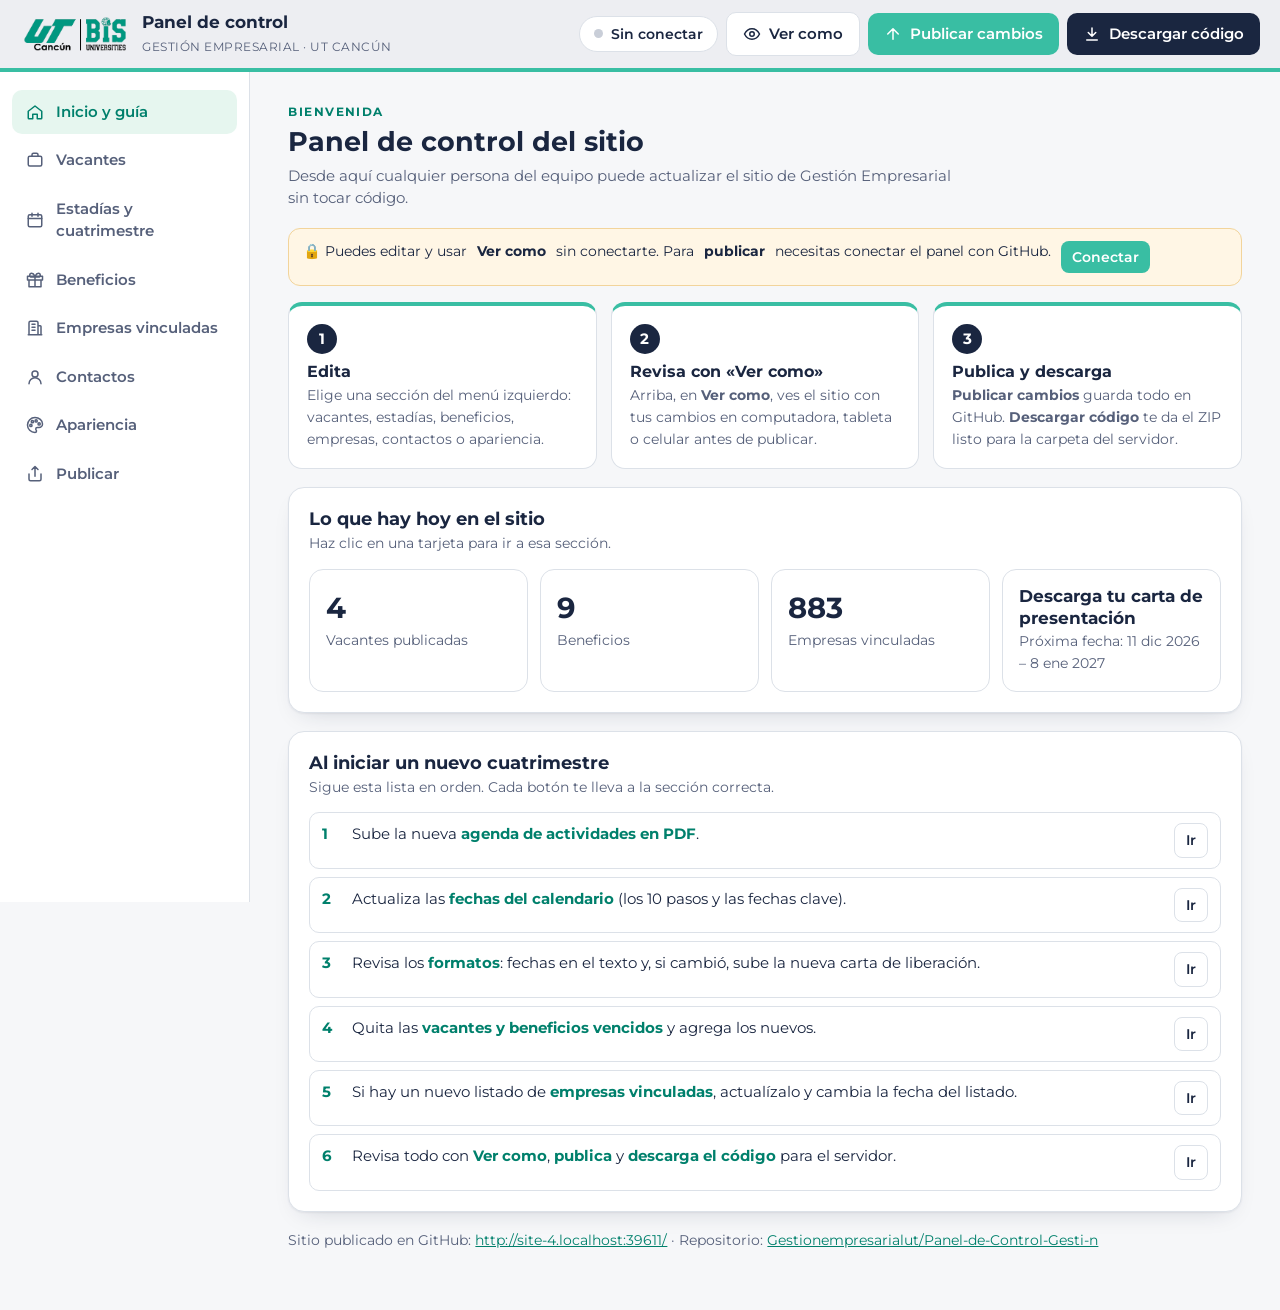
==== panel/index.html @ e02179a9 "Add files via upload" ====
<!doctype html>
<html lang="es">
<head>
<meta charset="utf-8">
<meta name="viewport" content="width=device-width, initial-scale=1">
<meta name="robots" content="noindex, nofollow">
<title>Panel de control · Gestión Empresarial</title>
<link rel="preconnect" href="https://fonts.googleapis.com">
<link rel="preconnect" href="https://fonts.gstatic.com" crossorigin>
<link rel="stylesheet" href="https://fonts.googleapis.com/css2?family=Montserrat:wght@400;500;600;700;800&display=swap">
<link rel="icon" type="image/png" href="../img/logo-ut-cancun.png">
<link rel="stylesheet" href="panel.css">
</head>
<body>

<header class="top">
  <div class="brand">
    <img src="../img/logo-ut-cancun.png" alt="UT Cancún" id="brandLogo">
    <div><b>Panel de control</b><small>Gestión Empresarial · UT Cancún</small></div>
  </div>
  <div class="top-actions">
    <button class="status" id="statusBtn" type="button"><i></i><span>Sin conectar</span></button>
    <button class="btn ghost" id="previewBtn" type="button"><svg viewBox="0 0 24 24"><path d="M2 12s3.5-7 10-7 10 7 10 7-3.5 7-10 7S2 12 2 12Z"/><circle cx="12" cy="12" r="3"/></svg>Ver como</button>
    <button class="btn green" id="publishBtn" type="button"><svg viewBox="0 0 24 24"><path d="M12 19V5M5 12l7-7 7 7"/></svg>Publicar cambios <span class="count" id="pendingCount" hidden>0</span></button>
    <button class="btn navy" id="downloadBtn" type="button"><svg viewBox="0 0 24 24"><path d="M12 4v11M7 10l5 5 5-5M5 20h14"/></svg>Descargar código</button>
  </div>
</header>

<div class="layout">
  <nav class="side" id="side" aria-label="Secciones del panel">
    <button data-go="inicio" class="on"><svg viewBox="0 0 24 24"><path d="M3 11 12 4l9 7v9a1 1 0 0 1-1 1h-5v-6H9v6H4a1 1 0 0 1-1-1z"/></svg>Inicio y guía</button>
    <button data-go="vacantes"><svg viewBox="0 0 24 24"><rect x="3" y="7" width="18" height="13" rx="2"/><path d="M8 7V5a2 2 0 0 1 2-2h4a2 2 0 0 1 2 2v2"/></svg>Vacantes</button>
    <button data-go="cuatri"><svg viewBox="0 0 24 24"><rect x="3" y="5" width="18" height="16" rx="2"/><path d="M3 10h18M8 3v4M16 3v4"/></svg>Estadías y cuatrimestre</button>
    <button data-go="beneficios"><svg viewBox="0 0 24 24"><path d="M20 12v9H4v-9M2 7h20v5H2zM12 21V7M12 7S10 3 7.5 3a2.5 2.5 0 0 0 0 5H12m0-1s2-4 4.5-4a2.5 2.5 0 0 1 0 5H12"/></svg>Beneficios</button>
    <button data-go="empresas"><svg viewBox="0 0 24 24"><path d="M4 21V5a2 2 0 0 1 2-2h8a2 2 0 0 1 2 2v16M16 9h3a1 1 0 0 1 1 1v11M3 21h18M8 7h4M8 11h4M8 15h4"/></svg>Empresas vinculadas</button>
    <button data-go="contactos"><svg viewBox="0 0 24 24"><circle cx="12" cy="8" r="4"/><path d="M4 21a8 8 0 0 1 16 0"/></svg>Contactos</button>
    <button data-go="apariencia"><svg viewBox="0 0 24 24"><circle cx="13.5" cy="6.5" r="1.5"/><circle cx="17.5" cy="10.5" r="1.5"/><circle cx="8.5" cy="7.5" r="1.5"/><circle cx="6.5" cy="12.5" r="1.5"/><path d="M12 2a10 10 0 1 0 0 20c1.1 0 2-.9 2-2 0-.5-.2-1-.5-1.3-.3-.4-.5-.8-.5-1.3 0-1.1.9-2 2-2h2.3A4.7 4.7 0 0 0 22 10.7C22 5.9 17.5 2 12 2Z"/></svg>Apariencia</button>
    <button data-go="publicar"><svg viewBox="0 0 24 24"><path d="M4 12v7a2 2 0 0 0 2 2h12a2 2 0 0 0 2-2v-7M16 6l-4-4-4 4M12 2v13"/></svg>Publicar</button>
  </nav>

  <main id="main">
    <div class="loading" id="loading"><span class="spin"></span>Cargando la información del sitio…</div>
    <section class="view" data-view="inicio" hidden></section>
    <section class="view" data-view="vacantes" hidden></section>
    <section class="view" data-view="cuatri" hidden></section>
    <section class="view" data-view="beneficios" hidden></section>
    <section class="view" data-view="empresas" hidden></section>
    <section class="view" data-view="contactos" hidden></section>
    <section class="view" data-view="apariencia" hidden></section>
    <section class="view" data-view="publicar" hidden></section>
  </main>
</div>

<!-- Formulario genérico -->
<dialog class="modal" id="formDlg">
  <form method="dialog" id="formEl">
    <header><h2 id="formTitle">Editar</h2><button class="x" type="button" data-close aria-label="Cerrar">×</button></header>
    <div class="modal-body" id="formBody"></div>
    <footer><button class="btn ghost" type="button" data-close>Cancelar</button><button class="btn green" type="submit" id="formOk">Guardar</button></footer>
  </form>
</dialog>

<!-- Conexión con GitHub -->
<dialog class="modal" id="connectDlg">
  <form method="dialog" id="connectForm">
    <header><h2>Conectar con GitHub</h2><button class="x" type="button" data-close aria-label="Cerrar">×</button></header>
    <div class="modal-body">
      <p>Para <b>publicar cambios</b> el panel necesita una <b>llave de acceso (token)</b> de GitHub. Solo se pide una vez por computadora.</p>
      <details class="howto" open>
        <summary>¿Cómo obtengo la llave? (5 minutos)</summary>
        <ol>
          <li>Entra a <a href="https://github.com/settings/personal-access-tokens/new" target="_blank" rel="noopener">github.com/settings/personal-access-tokens/new</a> con la cuenta <b id="ownerName"></b>.</li>
          <li>En <b>Token name</b> escribe algo como <i>Panel Gestión Empresarial</i> y elige una fecha de vencimiento (por ejemplo, 1 año).</li>
          <li>En <b>Repository access</b> elige <b>Only select repositories</b> y selecciona <b id="repoName"></b>.</li>
          <li>En <b>Permissions → Repository permissions</b>, busca <b>Contents</b> y cámbialo a <b>Read and write</b>.</li>
          <li>Baja hasta el final, haz clic en <b>Generate token</b> y copia la llave (empieza con <code>github_pat_</code>).</li>
          <li>Pégala aquí abajo. ⚠️ No la compartas por correo ni redes: quien la tenga puede modificar el sitio.</li>
        </ol>
      </details>
      <label class="field"><span>Llave de acceso (token)</span><input type="password" id="tokenInput" autocomplete="off" placeholder="github_pat_…" required></label>
      <label class="check-line"><input type="checkbox" id="tokenRemember" checked> Recordar en esta computadora (no lo marques en equipos compartidos)</label>
      <p class="msg" id="connectMsg"></p>
    </div>
    <footer><button class="btn ghost" type="button" id="disconnectBtn" hidden>Desconectar</button><span style="flex:1"></span><button class="btn ghost" type="button" data-close>Cancelar</button><button class="btn green" type="submit">Conectar</button></footer>
  </form>
</dialog>

<!-- Confirmación -->
<dialog class="modal small" id="confirmDlg">
  <form method="dialog">
    <header><h2 id="confirmTitle">¿Seguro?</h2></header>
    <div class="modal-body"><p id="confirmText"></p></div>
    <footer><button class="btn ghost" value="no">Cancelar</button><button class="btn danger" value="yes" id="confirmOk">Sí, continuar</button></footer>
  </form>
</dialog>

<!-- Ver como -->
<div class="preview" id="preview" hidden>
  <div class="preview-bar">
    <b>Ver como</b>
    <span class="hint">Así se verá el sitio con tus cambios. Todavía no se publica nada.</span>
    <span style="flex:1"></span>
    <label class="sel">Sección
      <select id="pvSection">
        <option value="inicio">Inicio</option><option value="estadias">Estadías</option><option value="bolsa">Bolsa de trabajo</option>
        <option value="egresados">Egresados</option><option value="empresas">Empresas vinculadas</option><option value="contacto">Contáctanos</option>
      </select>
    </label>
    <div class="seg" id="pvDevice" role="group" aria-label="Tamaño de pantalla">
      <button type="button" data-w="100%" class="on">Computadora</button><button type="button" data-w="820px">Tableta</button><button type="button" data-w="390px">Celular</button>
    </div>
    <button class="btn ghost" type="button" id="pvReload">Actualizar</button>
    <button class="btn navy" type="button" id="pvClose">Cerrar</button>
  </div>
  <div class="preview-stage"><iframe id="pvFrame" title="Vista previa del sitio"></iframe></div>
</div>

<div class="toast" id="toast" role="status" aria-live="polite"></div>
<div class="busy" id="busy" hidden><div><span class="spin"></span><p id="busyTxt">Trabajando…</p></div></div>

<script src="config.js"></script>
<script src="zip.js"></script>
<script src="panel.js"></script>
</body>
</html>
---- panel/panel.css ----
:root{
  --paper:#FFFFFF; --band:#EDEEF2; --mist:#E6F6EF; --line:#DCE1E8;
  --ink:#1A2640; --muted:#56607A; --green:#39BEA3; --green-ink:#00806C; --navy:#1A2640; --navy-2:#24334F;
  --danger:#C2412D; --warn:#B7791F; --warn-bg:#FFF6E5;
  --f:"Montserrat",system-ui,-apple-system,"Segoe UI",sans-serif;
  --r:12px; --ease:cubic-bezier(.22,.8,.24,1);
  --shadow:0 1px 2px rgba(26,38,64,.06),0 10px 26px -14px rgba(26,38,64,.22);
}
*{box-sizing:border-box}
[hidden]{display:none!important}
html,body{margin:0}
body{font-family:var(--f);color:var(--ink);background:#F6F7F9;font-size:15px;line-height:1.5}
h1,h2,h3{margin:0;line-height:1.2}
p{margin:0}
a{color:var(--green-ink)}
svg{width:18px;height:18px;fill:none;stroke:currentColor;stroke-width:2;stroke-linecap:round;stroke-linejoin:round;flex:none}
button,input,select,textarea{font:inherit;color:inherit}
code{background:var(--band);padding:1px 6px;border-radius:6px;font-size:.88em}

/* Barra superior */
.top{position:sticky;top:0;z-index:20;display:flex;align-items:center;gap:16px;justify-content:space-between;flex-wrap:wrap;padding:10px 20px;background:var(--band);border-bottom:4px solid var(--green)}
.brand{display:flex;align-items:center;gap:12px}
.brand img{height:40px}
.brand b{display:block;font-size:1.05rem}
.brand small{color:var(--muted);font-size:.78rem;letter-spacing:.04em;text-transform:uppercase}
.top-actions{display:flex;gap:8px;flex-wrap:wrap;align-items:center}
.btn{display:inline-flex;align-items:center;gap:8px;border:0;border-radius:10px;padding:10px 16px;font-weight:600;cursor:pointer;transition:transform .2s var(--ease),background .2s,box-shadow .2s;text-decoration:none;white-space:nowrap}
.btn:hover{transform:translateY(-1px)}
.btn:disabled{opacity:.5;cursor:not-allowed;transform:none}
.btn.green{background:var(--green);color:#fff}
.btn.green:hover{background:var(--green-ink)}
.btn.navy{background:var(--navy);color:#fff}
.btn.navy:hover{background:var(--navy-2)}
.btn.ghost{background:#fff;border:1px solid var(--line)}
.btn.ghost:hover{border-color:var(--green)}
.btn.danger{background:var(--danger);color:#fff}
.btn.sm{padding:6px 11px;font-size:.85rem;border-radius:8px}
.btn .count{background:#fff;color:var(--green-ink);border-radius:999px;padding:0 8px;font-size:.8rem;font-weight:700}
.status{display:inline-flex;align-items:center;gap:8px;background:#fff;border:1px solid var(--line);border-radius:999px;padding:7px 14px;font-weight:600;font-size:.85rem;cursor:pointer}
.status i{width:9px;height:9px;border-radius:50%;background:#C9CED8}
.status.on i{background:var(--green);box-shadow:0 0 0 4px rgba(57,190,163,.2)}

/* Distribución */
.layout{display:grid;grid-template-columns:250px 1fr;min-height:calc(100vh - 70px)}
.side{background:#fff;border-right:1px solid var(--line);padding:18px 12px;display:flex;flex-direction:column;gap:4px;position:sticky;top:70px;align-self:start;height:calc(100vh - 70px);overflow:auto}
.side button{display:flex;align-items:center;gap:12px;border:0;background:none;text-align:left;padding:11px 14px;border-radius:10px;font-weight:600;color:var(--muted);cursor:pointer;transition:background .2s,color .2s}
.side button:hover{background:var(--band);color:var(--ink)}
.side button.on{background:var(--mist);color:var(--green-ink)}
.side button .dot{margin-left:auto;width:8px;height:8px;border-radius:50%;background:var(--warn)}
main{padding:28px clamp(16px,3vw,40px) 60px;max-width:1180px;width:100%}
.view{animation:fadeIn .35s var(--ease)}
@keyframes fadeIn{from{opacity:0;transform:translateY(6px)}to{opacity:1;transform:none}}
.loading{display:flex;align-items:center;gap:12px;color:var(--muted);padding:40px 0}
.spin{width:22px;height:22px;border-radius:50%;border:3px solid var(--line);border-top-color:var(--green);animation:spin .8s linear infinite;display:inline-block}
@keyframes spin{to{transform:rotate(360deg)}}

.head{display:flex;justify-content:space-between;align-items:flex-end;gap:16px;flex-wrap:wrap;margin-bottom:18px}
.eyebrow{font-size:.75rem;font-weight:700;letter-spacing:.12em;text-transform:uppercase;color:var(--green-ink)}
.head h1{font-size:1.7rem;margin-top:4px}
.head p{color:var(--muted);margin-top:6px;max-width:680px}
.block{background:#fff;border:1px solid var(--line);border-radius:16px;padding:20px;margin-bottom:18px;box-shadow:var(--shadow)}
.block>h2{font-size:1.1rem;margin-bottom:4px}
.block>.sub{color:var(--muted);font-size:.9rem;margin-bottom:14px}
.row{display:flex;gap:10px;align-items:center;flex-wrap:wrap}
.muted{color:var(--muted)}
.small{font-size:.85rem}

/* Instrucciones */
.howto{background:var(--mist);border:1px solid #BFE8DA;border-radius:12px;padding:12px 16px;margin-bottom:18px}
.howto summary{cursor:pointer;font-weight:700;color:var(--green-ink);list-style:none;display:flex;align-items:center;gap:8px}
.howto summary::before{content:"?";display:inline-grid;place-items:center;width:22px;height:22px;border-radius:50%;background:var(--green);color:#fff;font-size:.8rem}
.howto summary::-webkit-details-marker{display:none}
.howto ol,.howto ul{margin:10px 0 2px;padding-left:22px}
.howto li{margin:4px 0}

/* Inicio */
.steps3{display:grid;grid-template-columns:repeat(3,1fr);gap:14px}
.steps3 .st{background:#fff;border:1px solid var(--line);border-radius:14px;padding:18px;border-top:4px solid var(--green)}
.steps3 .st>b{display:inline-grid;place-items:center;width:30px;height:30px;border-radius:50%;background:var(--navy);color:#fff;margin-bottom:8px}
.steps3 .st h3{font-size:1rem;margin-bottom:4px}
.steps3 .st p{color:var(--muted);font-size:.9rem}
.stats{display:grid;grid-template-columns:repeat(4,1fr);gap:12px}
.stat{background:#fff;border:1px solid var(--line);border-radius:14px;padding:16px;cursor:pointer;transition:border-color .2s,transform .2s}
.stat:hover{border-color:var(--green);transform:translateY(-2px)}
.stat b{font-size:1.8rem;display:block;color:var(--navy)}
.stat span{color:var(--muted);font-size:.85rem}
.todo{list-style:none;margin:0;padding:0;display:grid;gap:8px}
.todo li{display:flex;gap:10px;align-items:flex-start;padding:10px 12px;border:1px solid var(--line);border-radius:10px}
.todo li b{color:var(--green-ink);min-width:20px}
.todo button{margin-left:auto}

/* Listas de tarjetas */
.cards{display:grid;grid-template-columns:repeat(auto-fill,minmax(250px,1fr));gap:14px}
.card{background:#fff;border:1px solid var(--line);border-radius:14px;overflow:hidden;display:flex;flex-direction:column;border-top:4px solid var(--green);transition:box-shadow .2s}
.card:hover{box-shadow:var(--shadow)}
.card .thumb{aspect-ratio:4/3;background:var(--band);display:grid;place-items:center;overflow:hidden}
.card .thumb img{width:100%;height:100%;object-fit:contain}
.card .thumb .none{color:var(--muted);font-size:.85rem}
.card .info{padding:12px 14px;display:grid;gap:3px;flex:1}
.card .info h3{font-size:.98rem}
.card .info p{font-size:.85rem;color:var(--muted)}
.card .acts{display:flex;gap:6px;padding:0 14px 14px;flex-wrap:wrap}
.tag{display:inline-block;font-size:.7rem;font-weight:700;letter-spacing:.04em;text-transform:uppercase;color:var(--green-ink);background:var(--mist);padding:2px 9px;border-radius:999px;justify-self:start}
.tag.new{color:#fff;background:var(--warn)}
.empty{padding:30px;text-align:center;color:var(--muted);border:2px dashed var(--line);border-radius:14px}

/* Tablas editables */
.tbl{width:100%;border-collapse:collapse;font-size:.9rem}
.tbl th{text-align:left;font-size:.75rem;text-transform:uppercase;letter-spacing:.06em;color:var(--muted);padding:8px;border-bottom:2px solid var(--line)}
.tbl td{padding:8px;border-bottom:1px solid var(--line);vertical-align:top}
.tbl tr:hover td{background:#FAFBFC}
.tbl .acts{white-space:nowrap;text-align:right}
.scroll{overflow-x:auto}

/* Campos */
.field{display:grid;gap:5px;margin-bottom:14px}
.field>span{font-weight:600;font-size:.88rem}
.field>span .req{color:var(--danger)}
.field small{color:var(--muted);font-size:.8rem}
.field input[type=text],.field input[type=email],.field input[type=tel],.field input[type=date],.field input[type=url],.field input[type=password],.field select,.field textarea,input.inp,select.inp{width:100%;border:1px solid var(--line);border-radius:10px;padding:10px 12px;background:#fff;transition:border-color .2s,box-shadow .2s}
.field textarea{min-height:90px;resize:vertical}
.field input:focus,.field select:focus,.field textarea:focus,input.inp:focus,select.inp:focus{outline:0;border-color:var(--green);box-shadow:0 0 0 3px rgba(57,190,163,.18)}
.grid2{display:grid;grid-template-columns:1fr 1fr;gap:0 14px}
.chips{display:flex;flex-wrap:wrap;gap:8px}
.chips label{display:inline-flex;align-items:center;gap:6px;border:1px solid var(--line);border-radius:999px;padding:6px 12px;cursor:pointer;font-size:.88rem}
.chips label:has(input:checked){background:var(--mist);border-color:var(--green);color:var(--green-ink);font-weight:600}
.chips input{accent-color:var(--green)}
.check-line{display:flex;gap:8px;align-items:center;font-size:.88rem;margin:6px 0}
.check-line input{accent-color:var(--green)}
.drop{border:2px dashed var(--line);border-radius:12px;padding:16px;display:flex;gap:14px;align-items:center;cursor:pointer;transition:border-color .2s,background .2s;background:#FAFBFC}
.drop:hover,.drop.over{border-color:var(--green);background:var(--mist)}
.drop img{width:90px;height:90px;object-fit:contain;background:#fff;border-radius:8px;border:1px solid var(--line)}
.drop .ph{width:90px;height:90px;border-radius:8px;display:grid;place-items:center;background:#fff;border:1px solid var(--line);color:var(--muted)}
.drop .ph svg{width:28px;height:28px}
.drop p{font-size:.88rem}
.drop p b{color:var(--green-ink)}
.msg{font-size:.88rem;margin-top:6px}
.msg.err{color:var(--danger)}
.msg.ok{color:var(--green-ink)}
.notice{display:flex;gap:10px;align-items:flex-start;background:var(--warn-bg);border:1px solid #F2D49B;border-radius:12px;padding:12px 14px;font-size:.9rem;margin-bottom:16px}
.notice.ok{background:var(--mist);border-color:#BFE8DA}
.search{position:relative;flex:1;min-width:220px}
.search input{padding-left:38px!important}
.search svg{position:absolute;left:12px;top:50%;transform:translateY(-50%);color:var(--muted)}

/* Pasos del calendario */
.steprow{display:grid;grid-template-columns:44px 1fr;gap:12px;padding:14px 0;border-bottom:1px solid var(--line)}
.steprow:last-child{border-bottom:0}
.steprow .num{width:36px;height:36px;border-radius:50%;background:var(--navy);color:#fff;display:grid;place-items:center;font-weight:700}
.steprow .num.m{background:var(--green);font-size:.7rem}
.steprow .fields{display:grid;grid-template-columns:2fr 1fr 1fr 1.6fr;gap:8px 10px;align-items:end}
.steprow .fields .wide{grid-column:1/-1}
.steprow label{display:grid;gap:3px;font-size:.75rem;font-weight:600;color:var(--muted)}
.steprow .wrow{display:flex;gap:6px}
.steprow .wrow input{flex:1}

/* Apariencia */
.colors{display:grid;grid-template-columns:repeat(auto-fill,minmax(250px,1fr));gap:12px}
.color{display:flex;gap:12px;align-items:center;border:1px solid var(--line);border-radius:12px;padding:10px 12px}
.color input[type=color]{width:46px;height:46px;border:0;border-radius:10px;padding:0;background:none;cursor:pointer}
.color b{display:block;font-size:.9rem}
.color small{color:var(--muted);font-size:.78rem;display:block;line-height:1.3}
.color code{font-size:.75rem}
.mock{border:1px solid var(--line);border-radius:14px;overflow:hidden;margin-top:6px}
.mock .m-top{display:flex;align-items:center;gap:10px;padding:10px 14px}
.mock .m-top img{height:28px}
.mock .m-nav{display:flex;gap:16px;padding:9px 14px;font-weight:700;font-size:.75rem;color:#fff;letter-spacing:.04em}
.mock .m-nav span.on{padding:0 8px}
.mock .m-body{padding:18px 14px}
.mock .m-body h3{font-size:1.4rem;font-weight:800}
.mock .m-btn{display:inline-block;margin-top:10px;padding:8px 14px;border-radius:10px;color:#fff;font-weight:600;font-size:.85rem}
.fontpick{display:grid;grid-template-columns:repeat(auto-fill,minmax(160px,1fr));gap:10px}
.fontpick label{border:1px solid var(--line);border-radius:12px;padding:12px;cursor:pointer;display:grid;gap:2px}
.fontpick label:has(input:checked){border-color:var(--green);background:var(--mist)}
.fontpick input{display:none}
.fontpick b{font-size:1.15rem}
.fontpick small{color:var(--muted)}

/* Publicar */
.changes{list-style:none;padding:0;margin:0;display:grid;gap:6px}
.changes li{display:flex;gap:10px;align-items:center;padding:9px 12px;border:1px solid var(--line);border-radius:10px;font-size:.9rem}
.changes li::before{content:"";width:8px;height:8px;border-radius:50%;background:var(--warn);flex:none}

/* Modales */
.modal{border:0;border-radius:18px;padding:0;width:min(680px,94vw);max-height:90vh;box-shadow:0 30px 80px -20px rgba(26,38,64,.45);color:var(--ink)}
.modal.small{width:min(440px,94vw)}
.modal::backdrop{background:rgba(26,38,64,.45);backdrop-filter:blur(2px)}
.modal form{display:flex;flex-direction:column;max-height:90vh}
.modal header{display:flex;justify-content:space-between;align-items:center;padding:16px 20px;border-bottom:1px solid var(--line)}
.modal header h2{font-size:1.15rem}
.modal .x{border:0;background:var(--band);width:34px;height:34px;border-radius:50%;font-size:1.3rem;cursor:pointer}
.modal-body{padding:18px 20px;overflow:auto}
.modal footer{display:flex;gap:8px;justify-content:flex-end;padding:14px 20px;border-top:1px solid var(--line);background:#FAFBFC}

/* Ver como */
.preview{position:fixed;inset:0;z-index:50;background:#2A3550;display:flex;flex-direction:column;animation:fadeIn .25s var(--ease)}
.preview-bar{display:flex;align-items:center;gap:12px;flex-wrap:wrap;padding:10px 16px;background:var(--navy);color:#fff}
.preview-bar .hint{font-size:.82rem;opacity:.75}
.preview-bar .sel{display:flex;align-items:center;gap:6px;font-size:.85rem}
.preview-bar select{border-radius:8px;border:0;padding:6px 8px}
.seg{display:inline-flex;background:rgba(255,255,255,.12);border-radius:10px;padding:3px}
.seg button{border:0;background:none;color:#fff;padding:6px 12px;border-radius:8px;font-weight:600;font-size:.85rem;cursor:pointer}
.seg button.on{background:#fff;color:var(--navy)}
.preview-stage{flex:1;display:flex;justify-content:center;padding:16px;overflow:auto}
.preview-stage iframe{width:100%;height:100%;border:0;border-radius:12px;background:#fff;transition:width .35s var(--ease);box-shadow:0 20px 60px -20px rgba(0,0,0,.5)}

.toast{position:fixed;left:50%;bottom:24px;transform:translate(-50%,30px);opacity:0;background:var(--navy);color:#fff;padding:12px 18px;border-radius:12px;font-weight:600;font-size:.9rem;transition:all .3s var(--ease);z-index:80;max-width:90vw}
.toast.show{opacity:1;transform:translate(-50%,0)}
.busy{position:fixed;inset:0;z-index:90;background:rgba(255,255,255,.75);display:grid;place-items:center;backdrop-filter:blur(2px)}
.busy>div{background:#fff;border:1px solid var(--line);border-radius:16px;padding:24px 28px;text-align:center;box-shadow:var(--shadow);display:grid;gap:12px;justify-items:center;max-width:360px}

@media (max-width:900px){
  .layout{grid-template-columns:1fr}
  .side{position:sticky;top:0;height:auto;flex-direction:row;overflow-x:auto;border-right:0;border-bottom:1px solid var(--line);padding:8px;z-index:10}
  .side button{white-space:nowrap;padding:8px 12px}
  .top{position:relative}
  .steps3,.stats{grid-template-columns:1fr 1fr}
  .steprow .fields{grid-template-columns:1fr 1fr}
  .grid2{grid-template-columns:1fr}
}
@media (max-width:560px){.steps3,.stats{grid-template-columns:1fr}.top-actions .btn{padding:8px 12px;font-size:.85rem}}
@media (prefers-reduced-motion:reduce){*{animation:none!important;transition:none!important}}
.preview-bar .btn.ghost{color:var(--ink)}
.preview-bar select{color:var(--ink);background:#fff}
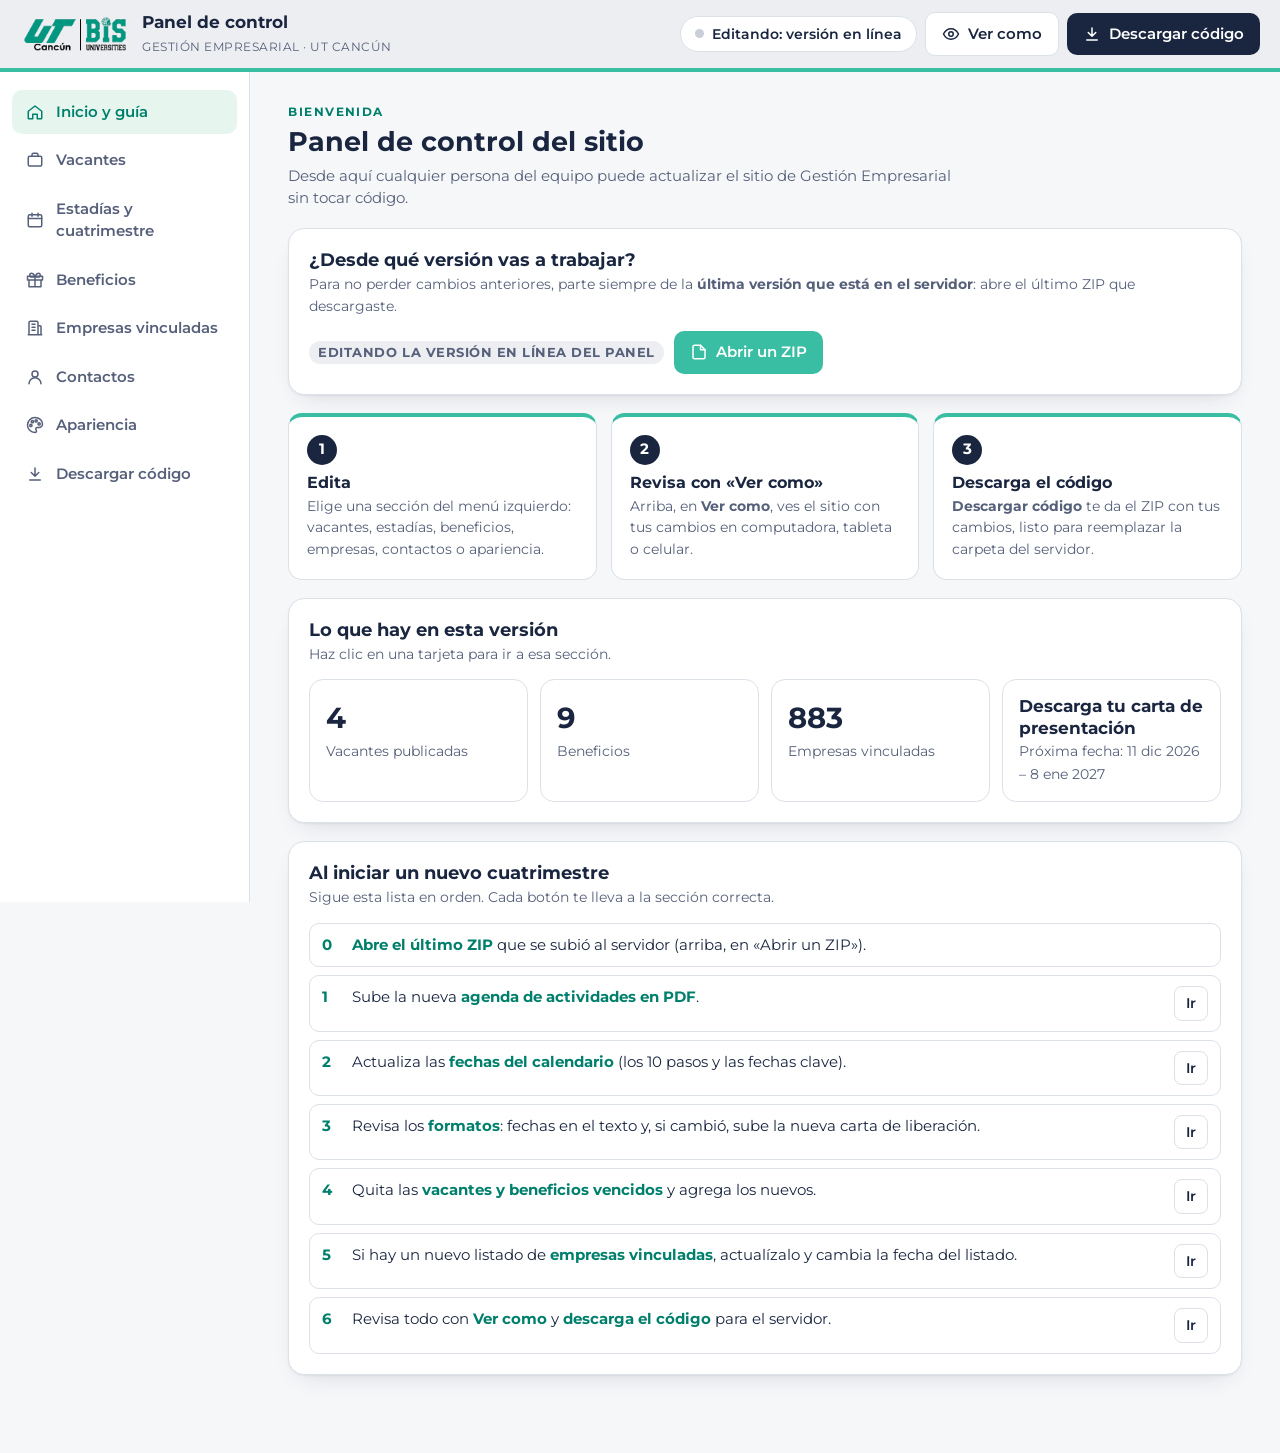
==== commit 37fdefb0: "Add files via upload" ====
--- a/panel/index.html
+++ b/panel/index.html
@@ -19,10 +19,9 @@
     <div><b>Panel de control</b><small>Gestión Empresarial · UT Cancún</small></div>
   </div>
   <div class="top-actions">
-    <button class="status" id="statusBtn" type="button"><i></i><span>Sin conectar</span></button>
+    <button class="status" id="statusBtn" type="button"><i></i><span>Cargando…</span></button>
     <button class="btn ghost" id="previewBtn" type="button"><svg viewBox="0 0 24 24"><path d="M2 12s3.5-7 10-7 10 7 10 7-3.5 7-10 7S2 12 2 12Z"/><circle cx="12" cy="12" r="3"/></svg>Ver como</button>
-    <button class="btn green" id="publishBtn" type="button"><svg viewBox="0 0 24 24"><path d="M12 19V5M5 12l7-7 7 7"/></svg>Publicar cambios <span class="count" id="pendingCount" hidden>0</span></button>
-    <button class="btn navy" id="downloadBtn" type="button"><svg viewBox="0 0 24 24"><path d="M12 4v11M7 10l5 5 5-5M5 20h14"/></svg>Descargar código</button>
+    <button class="btn navy" id="downloadBtn" type="button"><svg viewBox="0 0 24 24"><path d="M12 4v11M7 10l5 5 5-5M5 20h14"/></svg>Descargar código <span class="count" id="pendingCount" hidden>0</span></button>
   </div>
 </header>
 
@@ -35,7 +34,7 @@
     <button data-go="empresas"><svg viewBox="0 0 24 24"><path d="M4 21V5a2 2 0 0 1 2-2h8a2 2 0 0 1 2 2v16M16 9h3a1 1 0 0 1 1 1v11M3 21h18M8 7h4M8 11h4M8 15h4"/></svg>Empresas vinculadas</button>
     <button data-go="contactos"><svg viewBox="0 0 24 24"><circle cx="12" cy="8" r="4"/><path d="M4 21a8 8 0 0 1 16 0"/></svg>Contactos</button>
     <button data-go="apariencia"><svg viewBox="0 0 24 24"><circle cx="13.5" cy="6.5" r="1.5"/><circle cx="17.5" cy="10.5" r="1.5"/><circle cx="8.5" cy="7.5" r="1.5"/><circle cx="6.5" cy="12.5" r="1.5"/><path d="M12 2a10 10 0 1 0 0 20c1.1 0 2-.9 2-2 0-.5-.2-1-.5-1.3-.3-.4-.5-.8-.5-1.3 0-1.1.9-2 2-2h2.3A4.7 4.7 0 0 0 22 10.7C22 5.9 17.5 2 12 2Z"/></svg>Apariencia</button>
-    <button data-go="publicar"><svg viewBox="0 0 24 24"><path d="M4 12v7a2 2 0 0 0 2 2h12a2 2 0 0 0 2-2v-7M16 6l-4-4-4 4M12 2v13"/></svg>Publicar</button>
+    <button data-go="publicar"><svg viewBox="0 0 24 24"><path d="M12 4v11M7 10l5 5 5-5M5 20h14"/></svg>Descargar código</button>
   </nav>
 
   <main id="main">
@@ -60,31 +59,6 @@
   </form>
 </dialog>
 
-<!-- Conexión con GitHub -->
-<dialog class="modal" id="connectDlg">
-  <form method="dialog" id="connectForm">
-    <header><h2>Conectar con GitHub</h2><button class="x" type="button" data-close aria-label="Cerrar">×</button></header>
-    <div class="modal-body">
-      <p>Para <b>publicar cambios</b> el panel necesita una <b>llave de acceso (token)</b> de GitHub. Solo se pide una vez por computadora.</p>
-      <details class="howto" open>
-        <summary>¿Cómo obtengo la llave? (5 minutos)</summary>
-        <ol>
-          <li>Entra a <a href="https://github.com/settings/personal-access-tokens/new" target="_blank" rel="noopener">github.com/settings/personal-access-tokens/new</a> con la cuenta <b id="ownerName"></b>.</li>
-          <li>En <b>Token name</b> escribe algo como <i>Panel Gestión Empresarial</i> y elige una fecha de vencimiento (por ejemplo, 1 año).</li>
-          <li>En <b>Repository access</b> elige <b>Only select repositories</b> y selecciona <b id="repoName"></b>.</li>
-          <li>En <b>Permissions → Repository permissions</b>, busca <b>Contents</b> y cámbialo a <b>Read and write</b>.</li>
-          <li>Baja hasta el final, haz clic en <b>Generate token</b> y copia la llave (empieza con <code>github_pat_</code>).</li>
-          <li>Pégala aquí abajo. ⚠️ No la compartas por correo ni redes: quien la tenga puede modificar el sitio.</li>
-        </ol>
-      </details>
-      <label class="field"><span>Llave de acceso (token)</span><input type="password" id="tokenInput" autocomplete="off" placeholder="github_pat_…" required></label>
-      <label class="check-line"><input type="checkbox" id="tokenRemember" checked> Recordar en esta computadora (no lo marques en equipos compartidos)</label>
-      <p class="msg" id="connectMsg"></p>
-    </div>
-    <footer><button class="btn ghost" type="button" id="disconnectBtn" hidden>Desconectar</button><span style="flex:1"></span><button class="btn ghost" type="button" data-close>Cancelar</button><button class="btn green" type="submit">Conectar</button></footer>
-  </form>
-</dialog>
-
 <!-- Confirmación -->
 <dialog class="modal small" id="confirmDlg">
   <form method="dialog">
@@ -98,7 +72,7 @@
 <div class="preview" id="preview" hidden>
   <div class="preview-bar">
     <b>Ver como</b>
-    <span class="hint">Así se verá el sitio con tus cambios. Todavía no se publica nada.</span>
+    <span class="hint">Así se verá el sitio con tus cambios. Nada cambia en el servidor hasta que subas el ZIP.</span>
     <span style="flex:1"></span>
     <label class="sel">Sección
       <select id="pvSection">
--- a/panel/panel.css
+++ b/panel/panel.css
@@ -222,3 +222,4 @@
 @media (prefers-reduced-motion:reduce){*{animation:none!important;transition:none!important}}
 .preview-bar .btn.ghost{color:var(--ink)}
 .preview-bar select{color:var(--ink);background:#fff}
+@media (max-width:1400px){.preview-bar .hint{display:none}}
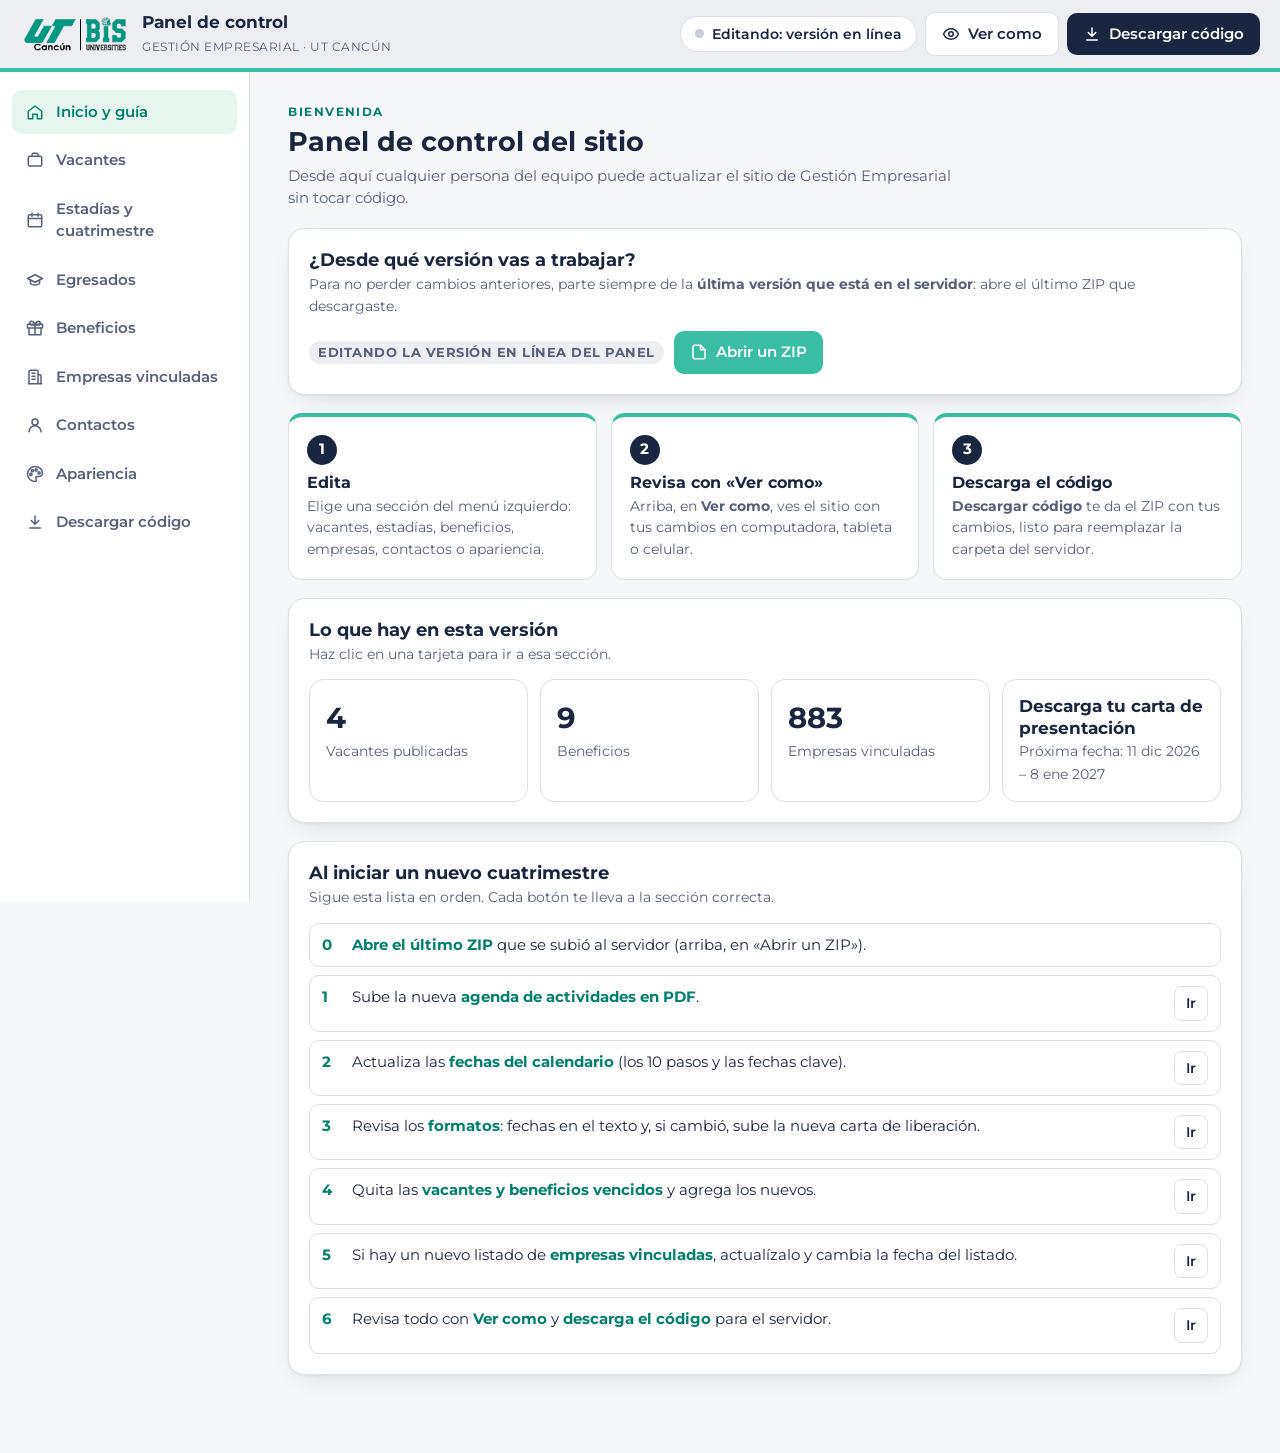
==== commit d92f7560: "Add files via upload" ====
--- a/panel/index.html
+++ b/panel/index.html
@@ -30,6 +30,7 @@
     <button data-go="inicio" class="on"><svg viewBox="0 0 24 24"><path d="M3 11 12 4l9 7v9a1 1 0 0 1-1 1h-5v-6H9v6H4a1 1 0 0 1-1-1z"/></svg>Inicio y guía</button>
     <button data-go="vacantes"><svg viewBox="0 0 24 24"><rect x="3" y="7" width="18" height="13" rx="2"/><path d="M8 7V5a2 2 0 0 1 2-2h4a2 2 0 0 1 2 2v2"/></svg>Vacantes</button>
     <button data-go="cuatri"><svg viewBox="0 0 24 24"><rect x="3" y="5" width="18" height="16" rx="2"/><path d="M3 10h18M8 3v4M16 3v4"/></svg>Estadías y cuatrimestre</button>
+    <button data-go="egresados"><svg viewBox="0 0 24 24"><path d="M22 10 12 5 2 10l10 5 10-5Z"/><path d="M6 12v5c3 2 9 2 12 0v-5"/></svg>Egresados</button>
     <button data-go="beneficios"><svg viewBox="0 0 24 24"><path d="M20 12v9H4v-9M2 7h20v5H2zM12 21V7M12 7S10 3 7.5 3a2.5 2.5 0 0 0 0 5H12m0-1s2-4 4.5-4a2.5 2.5 0 0 1 0 5H12"/></svg>Beneficios</button>
     <button data-go="empresas"><svg viewBox="0 0 24 24"><path d="M4 21V5a2 2 0 0 1 2-2h8a2 2 0 0 1 2 2v16M16 9h3a1 1 0 0 1 1 1v11M3 21h18M8 7h4M8 11h4M8 15h4"/></svg>Empresas vinculadas</button>
     <button data-go="contactos"><svg viewBox="0 0 24 24"><circle cx="12" cy="8" r="4"/><path d="M4 21a8 8 0 0 1 16 0"/></svg>Contactos</button>
@@ -42,6 +43,7 @@
     <section class="view" data-view="inicio" hidden></section>
     <section class="view" data-view="vacantes" hidden></section>
     <section class="view" data-view="cuatri" hidden></section>
+    <section class="view" data-view="egresados" hidden></section>
     <section class="view" data-view="beneficios" hidden></section>
     <section class="view" data-view="empresas" hidden></section>
     <section class="view" data-view="contactos" hidden></section>
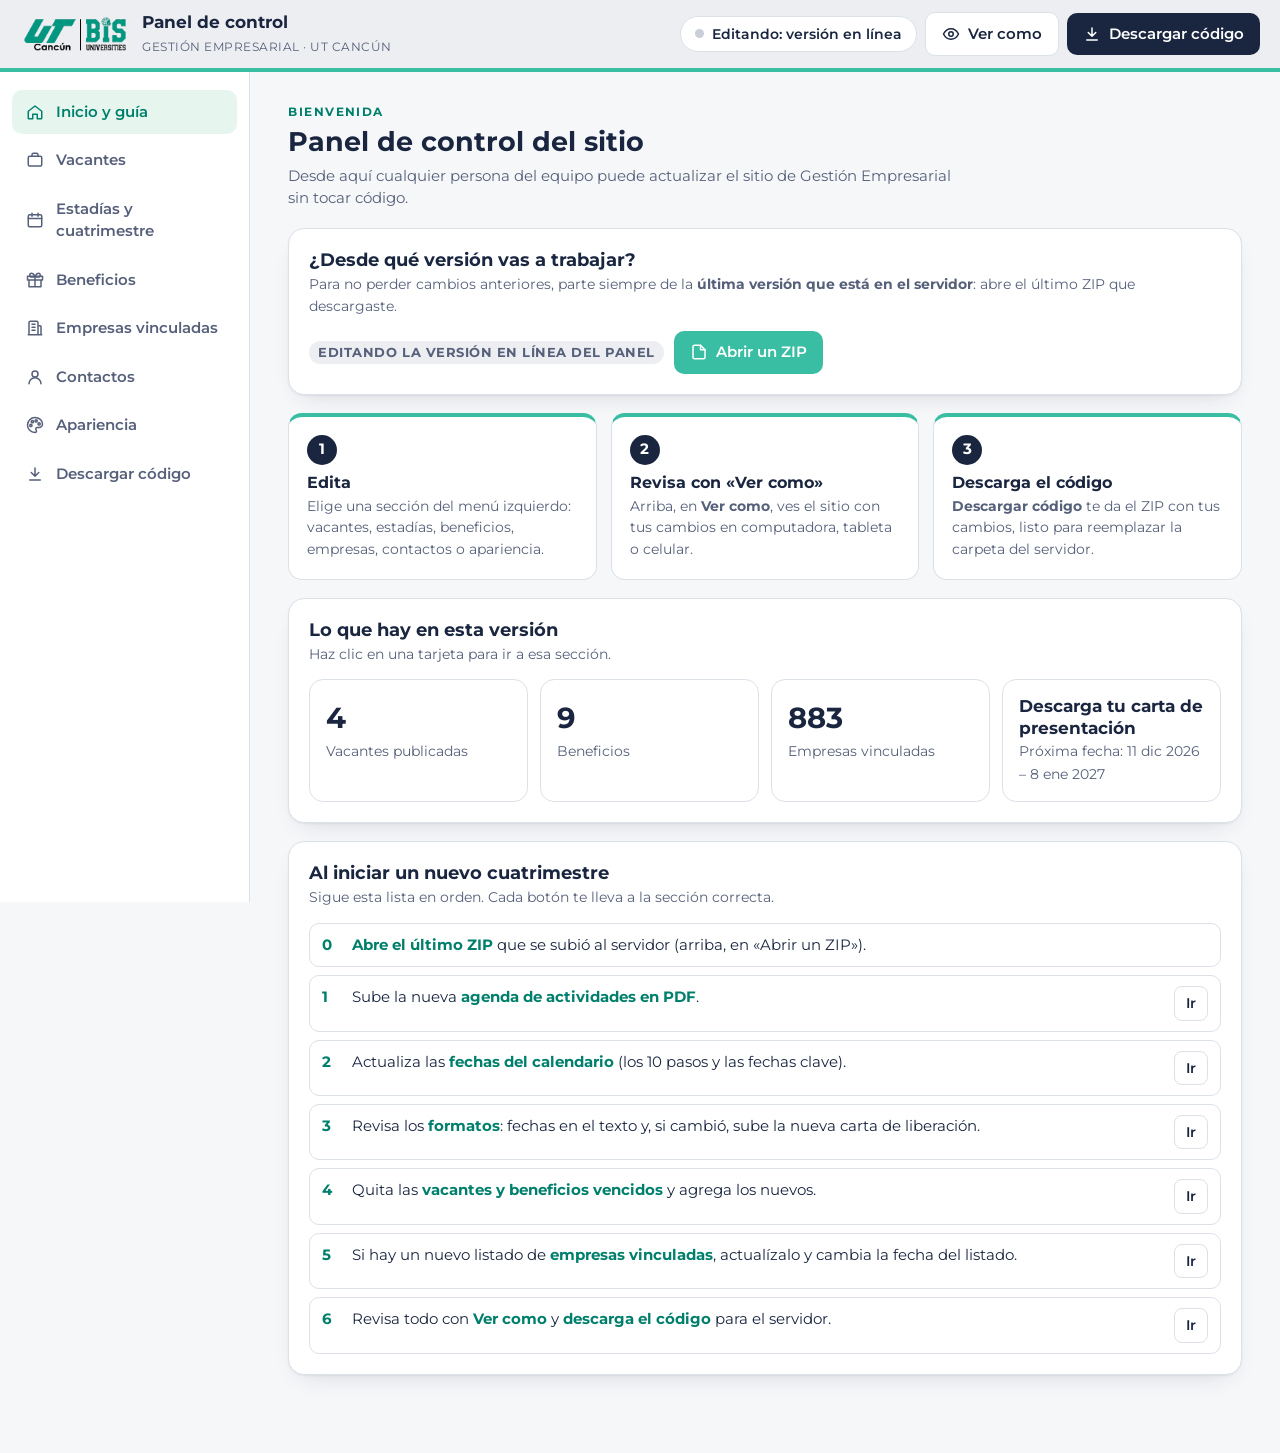
==== commit 7cf50623: "Add files via upload" ====
--- a/panel/index.html
+++ b/panel/index.html
@@ -30,7 +30,6 @@
     <button data-go="inicio" class="on"><svg viewBox="0 0 24 24"><path d="M3 11 12 4l9 7v9a1 1 0 0 1-1 1h-5v-6H9v6H4a1 1 0 0 1-1-1z"/></svg>Inicio y guía</button>
     <button data-go="vacantes"><svg viewBox="0 0 24 24"><rect x="3" y="7" width="18" height="13" rx="2"/><path d="M8 7V5a2 2 0 0 1 2-2h4a2 2 0 0 1 2 2v2"/></svg>Vacantes</button>
     <button data-go="cuatri"><svg viewBox="0 0 24 24"><rect x="3" y="5" width="18" height="16" rx="2"/><path d="M3 10h18M8 3v4M16 3v4"/></svg>Estadías y cuatrimestre</button>
-    <button data-go="egresados"><svg viewBox="0 0 24 24"><path d="M22 10 12 5 2 10l10 5 10-5Z"/><path d="M6 12v5c3 2 9 2 12 0v-5"/></svg>Egresados</button>
     <button data-go="beneficios"><svg viewBox="0 0 24 24"><path d="M20 12v9H4v-9M2 7h20v5H2zM12 21V7M12 7S10 3 7.5 3a2.5 2.5 0 0 0 0 5H12m0-1s2-4 4.5-4a2.5 2.5 0 0 1 0 5H12"/></svg>Beneficios</button>
     <button data-go="empresas"><svg viewBox="0 0 24 24"><path d="M4 21V5a2 2 0 0 1 2-2h8a2 2 0 0 1 2 2v16M16 9h3a1 1 0 0 1 1 1v11M3 21h18M8 7h4M8 11h4M8 15h4"/></svg>Empresas vinculadas</button>
     <button data-go="contactos"><svg viewBox="0 0 24 24"><circle cx="12" cy="8" r="4"/><path d="M4 21a8 8 0 0 1 16 0"/></svg>Contactos</button>
@@ -43,7 +42,6 @@
     <section class="view" data-view="inicio" hidden></section>
     <section class="view" data-view="vacantes" hidden></section>
     <section class="view" data-view="cuatri" hidden></section>
-    <section class="view" data-view="egresados" hidden></section>
     <section class="view" data-view="beneficios" hidden></section>
     <section class="view" data-view="empresas" hidden></section>
     <section class="view" data-view="contactos" hidden></section>
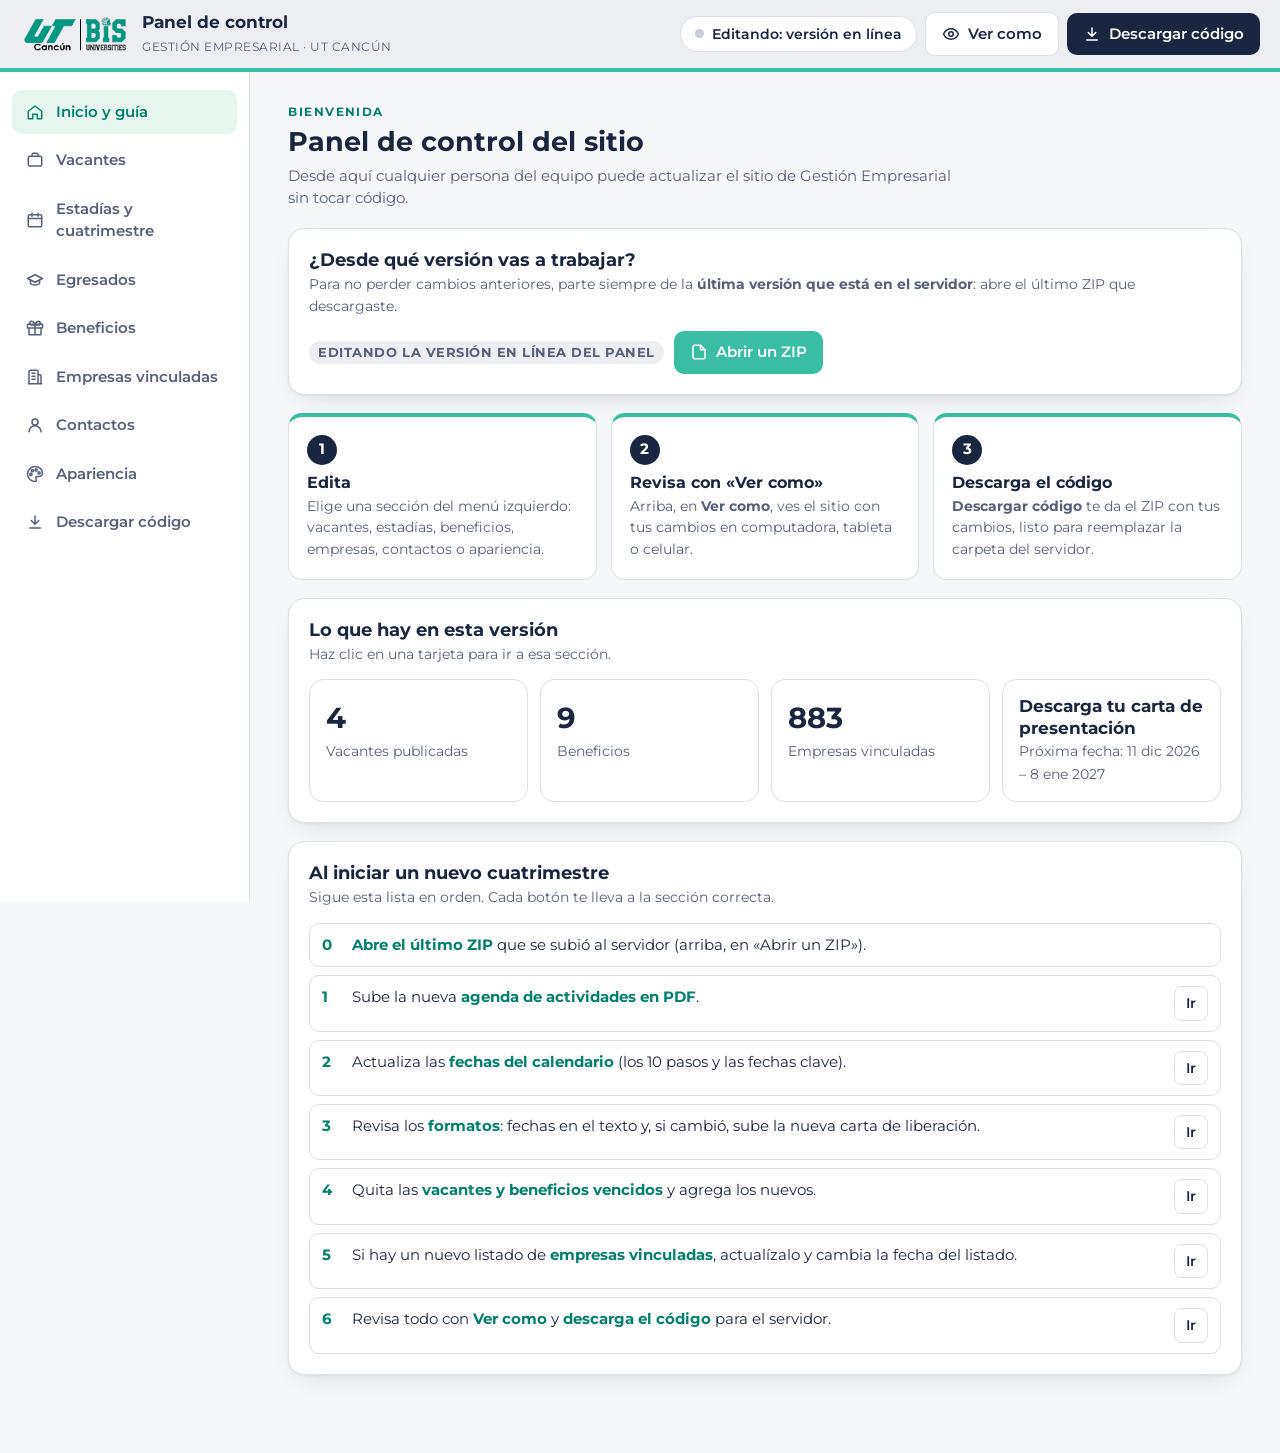
==== commit 3410ade5: "Add files via upload" ====
--- a/panel/index.html
+++ b/panel/index.html
@@ -30,6 +30,7 @@
     <button data-go="inicio" class="on"><svg viewBox="0 0 24 24"><path d="M3 11 12 4l9 7v9a1 1 0 0 1-1 1h-5v-6H9v6H4a1 1 0 0 1-1-1z"/></svg>Inicio y guía</button>
     <button data-go="vacantes"><svg viewBox="0 0 24 24"><rect x="3" y="7" width="18" height="13" rx="2"/><path d="M8 7V5a2 2 0 0 1 2-2h4a2 2 0 0 1 2 2v2"/></svg>Vacantes</button>
     <button data-go="cuatri"><svg viewBox="0 0 24 24"><rect x="3" y="5" width="18" height="16" rx="2"/><path d="M3 10h18M8 3v4M16 3v4"/></svg>Estadías y cuatrimestre</button>
+    <button data-go="egresados"><svg viewBox="0 0 24 24"><path d="M22 10 12 5 2 10l10 5 10-5Z"/><path d="M6 12v5c3 2 9 2 12 0v-5"/></svg>Egresados</button>
     <button data-go="beneficios"><svg viewBox="0 0 24 24"><path d="M20 12v9H4v-9M2 7h20v5H2zM12 21V7M12 7S10 3 7.5 3a2.5 2.5 0 0 0 0 5H12m0-1s2-4 4.5-4a2.5 2.5 0 0 1 0 5H12"/></svg>Beneficios</button>
     <button data-go="empresas"><svg viewBox="0 0 24 24"><path d="M4 21V5a2 2 0 0 1 2-2h8a2 2 0 0 1 2 2v16M16 9h3a1 1 0 0 1 1 1v11M3 21h18M8 7h4M8 11h4M8 15h4"/></svg>Empresas vinculadas</button>
     <button data-go="contactos"><svg viewBox="0 0 24 24"><circle cx="12" cy="8" r="4"/><path d="M4 21a8 8 0 0 1 16 0"/></svg>Contactos</button>
@@ -42,6 +43,7 @@
     <section class="view" data-view="inicio" hidden></section>
     <section class="view" data-view="vacantes" hidden></section>
     <section class="view" data-view="cuatri" hidden></section>
+    <section class="view" data-view="egresados" hidden></section>
     <section class="view" data-view="beneficios" hidden></section>
     <section class="view" data-view="empresas" hidden></section>
     <section class="view" data-view="contactos" hidden></section>
--- a/panel/panel.css
+++ b/panel/panel.css
@@ -1,3 +1,4 @@
+.tbl tr.off td:not(.acts){opacity:.5}
 :root{
   --paper:#FFFFFF; --band:#EDEEF2; --mist:#E6F6EF; --line:#DCE1E8;
   --ink:#1A2640; --muted:#56607A; --green:#39BEA3; --green-ink:#00806C; --navy:#1A2640; --navy-2:#24334F;
